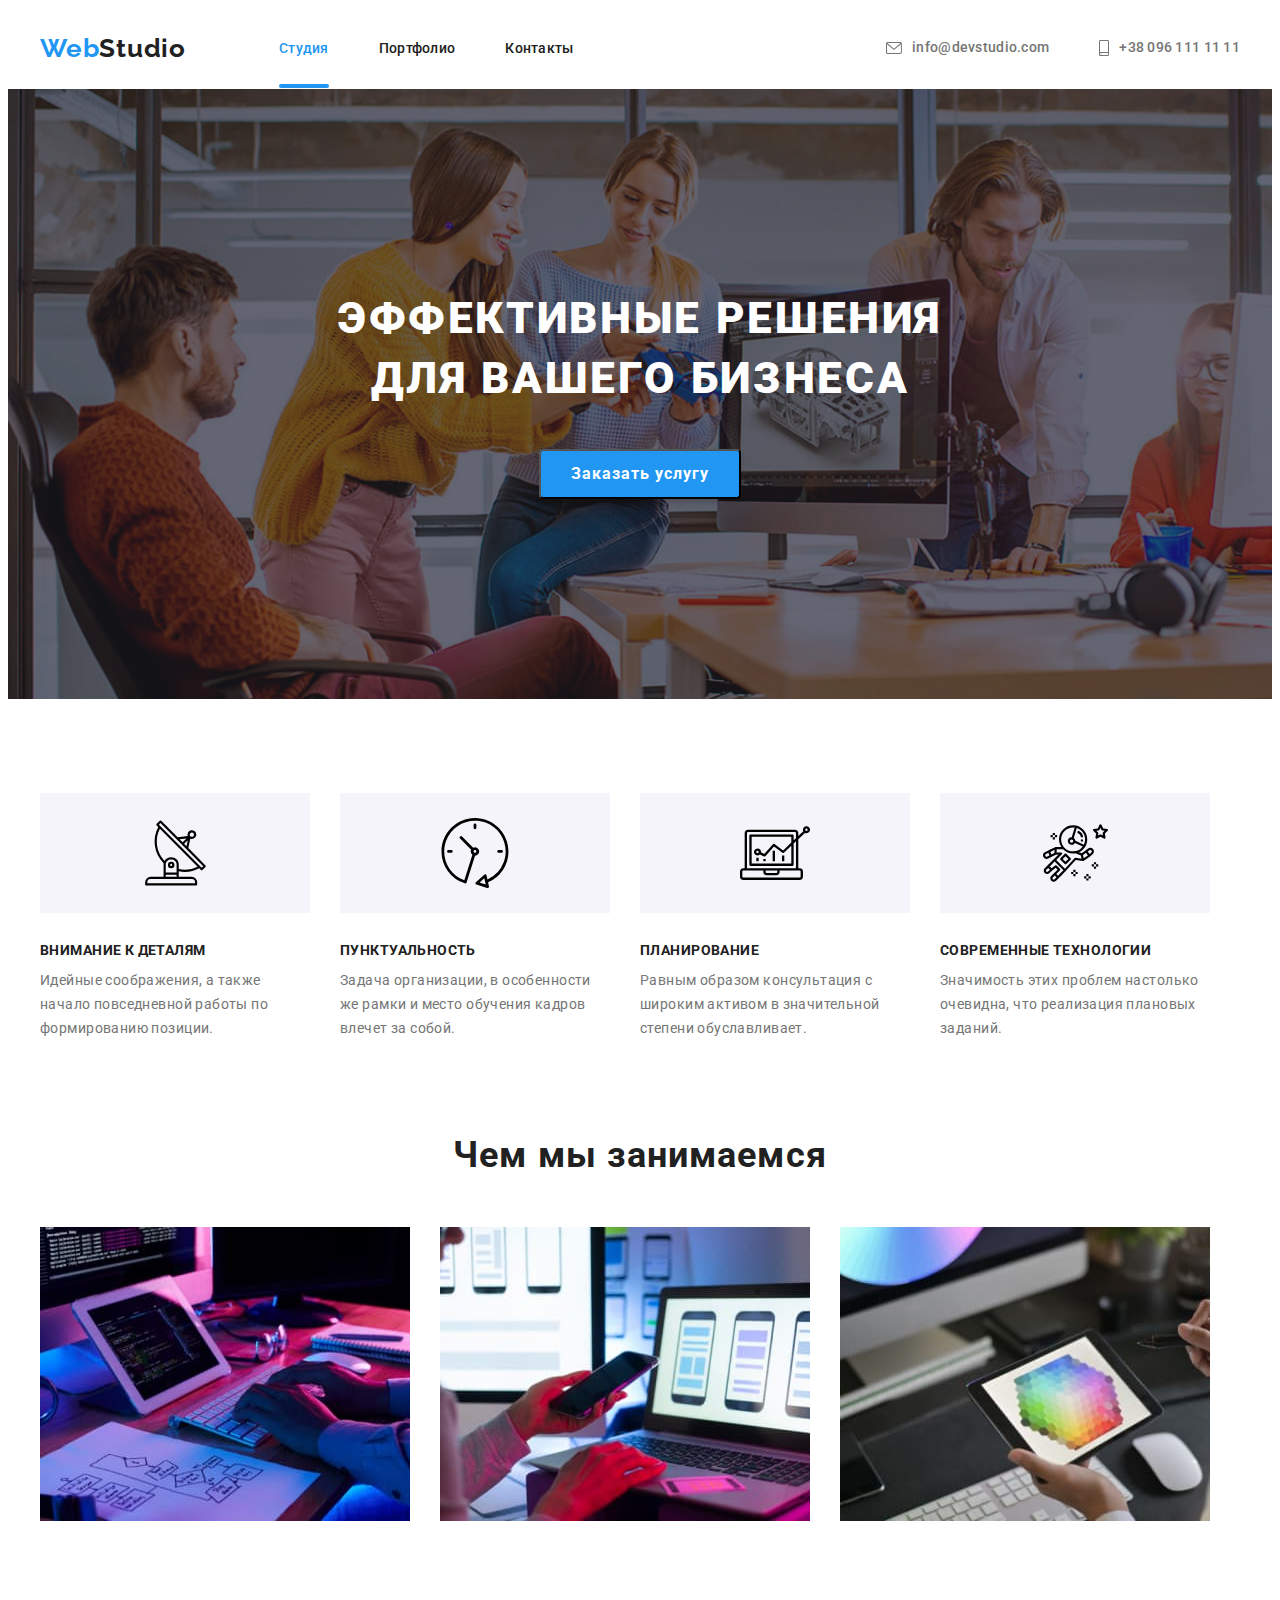
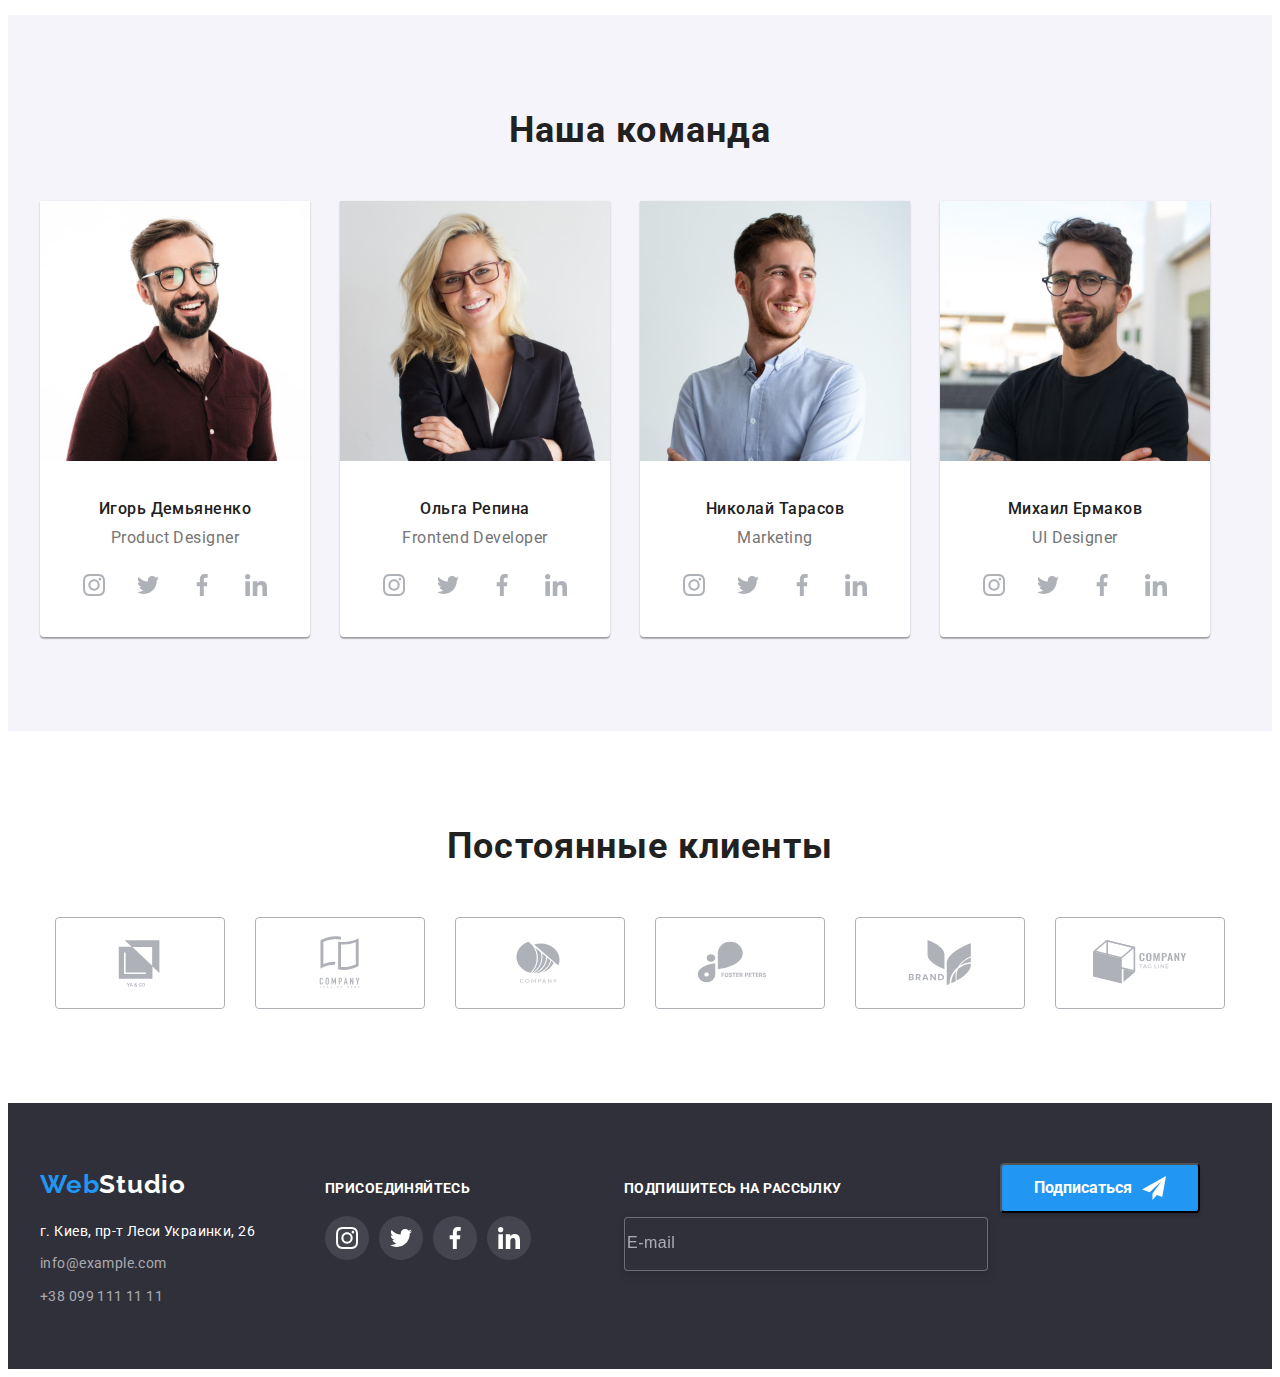
==== index.html @ f2c7fe7b "оформив модалку і секцію в футері" ====
<!DOCTYPE html>
<html lang="ru">
<head>
    <meta charset="UTF-8">
    <meta http-equiv="X-UA-Compatible" content="IE=edge">
    <meta name="viewport" content="width=device-width, initial-scale=1.0">
    <title>Web Studio</title>
    <link rel="preconnect" href="https://fonts.googleapis.com">
    <link rel="preconnect" href="https://fonts.gstatic.com" crossorigin>
    <link href="https://fonts.googleapis.com/css2?family=Raleway:wght@700&family=Roboto:wght@400;500;700;900&display=swap" rel="stylesheet">
    <link rel="stylesheet" href="https://cdnjs.cloudflare.com/ajax/libs/modern-normalize/1.1.0/modern-normalize.min.css" integrity="sha512-wpPYUAdjBVSE4KJnH1VR1HeZfpl1ub8YT/NKx4PuQ5NmX2tKuGu6U/JRp5y+Y8XG2tV+wKQpNHVUX03MfMFn9Q==" crossorigin="anonymous" referrerpolicy="no-referrer" />
    <link rel="stylesheet" href="./css/styles.css">
</head>
<body>
    <header class="header">
        <div class="container  header-container">
        <a href="./index.html" class="link logo"> <span> Web</span>Studio </a>
        <nav class="nav">
            <ul class="nav-list list" >
                <li class="nav-item"><a href="./index.html" class="nav-link link current" >Студия</a></li>
                <li class="nav-item"><a href="./portfolio.html" class="nav-link link">Портфолио</a></li>
                <li class="nav-item"><a href="" class="nav-link link">Контакты</a></li>
            </ul>
        </nav>
        <ul class="contact-nav list" >
            
            <li class="header-contact ">
                <a href="mailto:info@devstudio.com"  class="header-mail  link" >
                    <svg class="header-svg" width="16px" height="12px">
                        <use href="./images/symbol-header.svg#icon-envelope">
                    </svg>
                    info@devstudio.com
                </a>
            </li>
            
            <li class="header-contact">
                <a href="tel:+380961111111" class="header-phone link" >
                    <svg class="header-svg" width="10px" height="16px" >
                        <use href="./images/symbol-header.svg#icon-smartphone"> </use>
                    </svg>
                    +38 096 111 11 11
                </a>
            </li>
        </ul>
        </div>
    </header>
    <main>
        <section class="hero">
            <div class="container ">
                <h1 class="hero-text">Эффективные решения <br /> для вашего бизнеса</h1>
                <button type="button" class="main-button" data-modal-open> Заказать услугу</button>
            </div>
        </section>
        <section class="advantages">
            <div class="container">
            <ul class="list advantages-list">
                <li class="advantages-examples">
                    <div class="title-icon">
                        <svg class="title-icon-svg" width="65px" height="70px" >
                            <use href="./images/symbol-defs.svg#icon-antenna"></use>
                        </svg>
                    </div>
                    <h3 class="title-text">Внимание к деталям</h3>
                    <p class="text-desc">Идейные соображения, а также начало повседневной работы по формированию позиции.</p>
                </li>
                <li class="advantages-examples">
                    <div class="title-icon">
                        <svg class="title-icon-svg" width="70px" height="70px" >
                            <use href="./images/symbol-defs.svg#icon-clock"></use>
                        </svg>
                    </div>
                    <h3 class="title-text">Пунктуальность</h3>
                    <p class="text-desc">Задача организации, в особенности же рамки и место обучения кадров влечет за собой.</p>
                </li>
                <li class="advantages-examples">
                    <div class="title-icon">
                        <svg class="title-icon-svg" width="70px" height="70px" >
                            <use href="./images/symbol-defs.svg#icon-diagram"></use>
                        </svg>
                    </div>
                    <h3 class="title-text">Планирование</h3>
                    <p class="text-desc">Равным образом консультация с широким активом в значительной степени обуславливает.</p>
                </li>
                <li class="advantages-examples">
                    <div class="title-icon">
                        <svg class="title-icon-svg" width="65px" height="70px" >
                            <use href="./images/symbol-defs.svg#icon-astronaut"></use>
                        </svg>
                    </div>
                    <h3 class="title-text">Современные технологии</h3>
                    <p class="text-desc">Значимость этих проблем настолько очевидна, что реализация плановых заданий.</p>
                </li>
            </ul>
        </div>
        </section>
        <section class="our-job">
            <div class="container">
            <h2 class="site-subtitle">Чем мы занимаемся</h2>
            <ul class="list img-list">
                <li class="img-item">
                    <div class="item-wrapper">
                        <img src="./images/img1.jpg" alt="Человек набирает текст" width="370" height="294">
                        <p class="text-wrapper">Десктопные приложения</p>
                    </div>
                </li>
                <li class="img-item">
                    <div class="item-wrapper">
                        <img src="./images/img2.jpg" alt="Человек выбирает макета сайта" width="370" height="294">
                        <p class="text-wrapper">Мобильные приложения</p>
                    </div>
                </li>
                <li class="img-item">
                    <div class="item-wrapper">
                        <img src="./images/img3.jpg" alt="Человек выбирает нужный цвет" width="370" height="294">
                        <p class="text-wrapper">Дизайнерские решения</p>
                    </div>
                </li>
            </ul>
            </div>
        </section>
        <section class="our-team">
            <div class="container">
            <h2 class="site-subtitle">Наша команда</h2>
            <ul class="list team-list">
                <li class="team-icon">
                    <img src="./images/img4.jpg" alt="Участник команды" width="270" height="260">
                    <div class="team-text">
                    <h3 class="team-subtitle">Игорь Демьяненко</h3>
                    <p class="team-desc">Product Designer</p>
                    <ul class="socials list socials-list">
                        <li class="sociasls-item">
                            <a class="socials-link socials-link-instagram" href="">
                                <svg class="socials-icon" width="22px" height="22px">
                                    <use href="./images/symbol-defs.svg#icon-instagram"></use>
                                </svg>
                            </a>
                        </li>
                        <li class="sociasls-item">
                            <a class="socials-link socials-link-twitter" href="">
                                <svg class="socials-icon" width="22px" height="22px">
                                    <use href="./images/symbol-defs.svg#icon-twitter"></use>
                                </svg>
                            </a>
                        </li>
                        <li class="sociasls-item">
                            <a class="socials-link socials-link-facebook" href="">
                                <svg class="socials-icon" width="22px" height="22px">
                                    <use href="./images/symbol-defs.svg#icon-facebook"></use>
                                </svg>
                            </a>
                        </li>
                        <li class="sociasls-item">
                            <a class="socials-link socials-link-linkedin" href="">
                                <svg class="socials-icon" width="22px" height="22px">
                                    <use href="./images/symbol-defs.svg#icon-linkedin"></use>
                                </svg>
                            </a>
                        </li>
                    </ul>
                    </div>
                </li>
                <li class="team-icon">
                    <img src="./images/img5.jpg" alt="Участник команды" width="270" height="260">
                    <div class="team-text">
                    <h3 class="team-subtitle">Ольга Репина</h3>
                    <p class="team-desc">Frontend Developer</p>
                    <ul class="socials list socials-list">
                        <li class="sociasls-item">
                            <a class="socials-link socials-link-instagram" href="">
                                <svg class="socials-icon" width="22px" height="22px">
                                    <use href="./images/symbol-defs.svg#icon-instagram"></use>
                                </svg>
                            </a>
                        </li>
                        <li class="sociasls-item">
                            <a class="socials-link socials-link-twitter" href="">
                                <svg class="socials-icon" width="22px" height="22px">
                                    <use href="./images/symbol-defs.svg#icon-twitter"></use>
                                </svg>
                            </a>
                        </li>
                        <li class="sociasls-item">
                            <a class="socials-link socials-link-facebook" href="">
                                <svg class="socials-icon" width="22px" height="22px">
                                    <use href="./images/symbol-defs.svg#icon-facebook"></use>
                                </svg>
                            </a>
                        </li>
                        <li class="sociasls-item">
                            <a class="socials-link socials-link-linkedin" href="">
                                <svg class="socials-icon" width="22px" height="22px">
                                    <use href="./images/symbol-defs.svg#icon-linkedin"></use>
                                </svg>
                            </a>
                        </li>
                    </ul>
                    </div>
                </li>
                <li class="team-icon">
                    <img src="./images/img6.jpg" alt="Участник команд" width="270" height="260">
                    <div class="team-text">
                    <h3 class="team-subtitle">Николай Тарасов</h3>
                    <p class="team-desc">Marketing</p>
                    <ul class="socials list socials-list">
                        <li class="sociasls-item">
                            <a class="socials-link socials-link-instagram" href="">
                                <svg class="socials-icon" width="22px" height="22px">
                                    <use href="./images/symbol-defs.svg#icon-instagram"></use>
                                </svg>
                            </a>
                        </li>
                        <li class="sociasls-item">
                            <a class="socials-link socials-link-twitter" href="">
                                <svg class="socials-icon" width="22px" height="22px">
                                    <use href="./images/symbol-defs.svg#icon-twitter"></use>
                                </svg>
                            </a>
                        </li>
                        <li class="sociasls-item">
                            <a class="socials-link socials-link-facebook" href="">
                                <svg class="socials-icon" width="22px" height="22px">
                                    <use href="./images/symbol-defs.svg#icon-facebook"></use>
                                </svg>
                            </a>
                        </li>
                        <li class="sociasls-item">
                            <a class="socials-link socials-link-linkedin" href="">
                                <svg class="socials-icon" width="22px" height="22px">
                                    <use href="./images/symbol-defs.svg#icon-linkedin"></use>
                                </svg>
                            </a>
                        </li>
                    </ul>
                    </div>
                </li>
                <li class="team-icon">
                    <img src="./images/img7.jpg" alt="Участник команды" width="270" height="260">
                    <div class="team-text">
                    <h3 class="team-subtitle">Михаил Ермаков</h3>
                    <p class="team-desc">UI Designer</p>
                    <ul class="socials list socials-list">
                        <li class="sociasls-item">
                            <a class="socials-link socials-link-instagram" href="">
                                <svg class="socials-icon" width="22px" height="22px">
                                    <use href="./images/symbol-defs.svg#icon-instagram"></use>
                                </svg>
                            </a>
                        </li>
                        <li class="sociasls-item">
                            <a class="socials-link socials-link-twitter" href="">
                                <svg class="socials-icon" width="22px" height="22px">
                                    <use href="./images/symbol-defs.svg#icon-twitter"></use>
                                </svg>
                            </a>
                        </li>
                        <li class="sociasls-item">
                            <a class="socials-link socials-link-facebook" href="">
                                <svg class="socials-icon" width="22px" height="22px">
                                    <use href="./images/symbol-defs.svg#icon-facebook"></use>
                                </svg>
                            </a>
                        </li>
                        <li class="sociasls-item">
                            <a class="socials-link socials-link-linkedin" href="">
                                <svg class="socials-icon" width="22px" height="22px">
                                    <use href="./images/symbol-defs.svg#icon-linkedin"></use>
                                </svg>
                            </a>
                        </li>
                    </ul>
                    </div>
                </li>
            </ul>
            </div>
        </section>
        <section class="clients">
            <div class="container">
            <h2 class="clients-subtitle">Постоянные клиенты</h2>
            <ul class="list socials client-socials">
                <li class="client-item">
                     <a class="client-link" href="">
                        <svg class="client-icon" width="106px" height="60px">
                            <use href="./images/symbol.svg#icon-Logo"></use>
                        </svg>
                    </a>
                </li>
                <li class="client-item" >
                    <a class="client-link" href="">
                        <svg class="client-icon" width="106px" height="60px" >
                            <use href="./images/symbol.svg#icon-Logo-1"></use>
                        </svg>
                    </a>
                </li>
                <li class="client-item" >
                    <a class="client-link" href="">
                        <svg class="client-icon" width="106px" height="60px">
                            <use href="./images/symbol.svg#icon-Logo-2"></use>
                        </svg>
                    </a>
                </li>
                <li class="client-item" >
                    <a class="client-link" href="">
                        <svg class="client-icon" width="106px" height="60px">
                            <use href="./images/symbol.svg#icon-Logo-3"></use>
                        </svg>
                    </a>
                </li>
                <li class="client-item" >
                    <a class="client-link" href="">
                        <svg class="client-icon" width="106px" height="60px">
                            <use href="./images/symbol.svg#icon-Logo-4"></use>
                        </svg>
                    </a>
                </li>
                <li class="client-item" >
                    <a class="client-link" href="">
                        <svg class="client-icon" width="106px" height="60px">
                            <use href="./images/symbol.svg#icon-Logo-5"></use>
                        </svg>
                    </a>
                </li>
            </ul>
            </div>
        </section>
    </main>

    <footer class="footer">
        <div class="container footer-container">
            <div class="footer-contact">
            <a href="./index.html" class="link logo-footer"> <span class="logo-blue"> Web</span>Studio </a>
        <address>
            <ul class="list">
                <li class="footer-list"><a class="adress-link link" href="https://goo.gl/maps/c3JpCVqyvA2sfu4g9" target="_blank" rel="noopener noreferrer">г. Киев, пр-т Леси Украинки, 26</a></li>
                <li class="footer-list"><a class="contact-footer link" href="mailto:info@example.com">info@example.com</a></li>
                <li class="footer-list"><a class="contact-footer phone link" href="tel:+380991111111">+38 099 111 11 11</a></li>
            </ul>
        </address>
        </div>
        <div class="footer-socials">
        <h3 class="footer-subtitle">Присоединяйтесь</h3>
        <ul class="socials list socials-list-footer">
            <li class="sociasls-item">
                <a class="socials-link-footer socials-link-instagram" href="">
                    <svg class="socials-icon-footer" width="22px" height="22px">
                        <use href="./images/symbol-defs.svg#icon-instagram"></use>
                    </svg>
                </a>
            </li>
            <li class="sociasls-item">
                <a class="socials-link-footer socials-link-twitter" href="">
                    <svg class="socials-icon-footer" width="22px" height="22px">
                        <use href="./images/symbol-defs.svg#icon-twitter"></use>
                    </svg>
                </a>
            </li>
            <li class="sociasls-item">
                <a class="socials-link-footer socials-link-facebook" href="">
                    <svg class="socials-icon-footer" width="22px" height="22px">
                        <use href="./images/symbol-defs.svg#icon-facebook"></use>
                    </svg>
                </a>
            </li>
            <li class="sociasls-item">
                <a class="socials-link-footer socials-link-linkedin" href="">
                    <svg class="socials-icon-footer" width="22px" height="22px">
                        <use href="./images/symbol-defs.svg#icon-linkedin"></use>
                    </svg>
                </a>
            </li>
        </ul>
        </div>
        <div class="mailing-list">
            <p class="mailing-subtile">Подпишитесь на рассылку</p>
            <form>
                <input class="mailing-form" type="email" name="mail" placeholder="E-mail">
            </form>
        </div>
            <button class="mailing-button" type="submit">Подписаться
                <svg class="meiling-icon" width="24px" height="24px">
                    <use href="/images/symbol-modal.svg#icon-icon-send"></use>
                </svg>
            </button>
        
    </footer>
    <div class="backdrop is-hidden" data-modal>
        <div class="modal-wrapper">
            <button class="modal-btn" type="button" data-modal-close>
                <svg width="11px" height="11px">
                    <use href="./images/symbol-modal.svg#icon-Vector-close"></use>
                </svg>
            </button>
            <p class="modal-subtitle">Оставьте свои данные, мы вам перезвоним</p>
            <form class="modal-form">
                <div class="form-field">
                    <label for="name">Имя</label>
                    <span class="modal-span">
                    <input class="form-input" type="text" name="name" id="name">
                    <svg class="modal-icon" width="18px" height="18px">
                        <use href="./images/symbol-modal.svg#icon-person-black"></use>
                    </svg>
                    </span>
                </div>

                <div class="form-field">
                    <label for="tel">Телефон</label>
                    <span class="modal-span">
                    <input class="form-input" type="tel" name="tel" id="tel">
                    <svg class="modal-icon" width="18px" height="18px">
                        <use href="./images/symbol-modal.svg#icon-phone-black"></use>
                    </svg>
                    </span>
                </div>
                
                <div class="form-field">
                    <label for="mail">Почта</label>
                    <span class="modal-span">
                    <input class="form-input" type="email" name="mail" id="mail">
                    <svg class="modal-icon" width="18px" height="18px">
                        <use href="./images/symbol-modal.svg#icon-email-black"></use>
                    </svg>
                    </span>
                </div>

                <div class="form-field">
                    <label for="comment">Комментарий</label>
                    <textarea name="comment" id="comment" rows="10" placeholder="Введите текст"></textarea>
                </div>

                <div class="check-field">
                    <label class="check">
                        <input class="check__input" type="checkbox">
                        <span class="check__box"></span>
                        Соглашаюсь с рассылкой и принимаю <a class="сonditions-link" href="">Условия договора</a> 
                    </label>
                </div>

                <button class="button-submit" type="submit">Отправить</button>
            </form>
        </div>
    </div>
    <script src="./js/modal.js"></script>
</body>
</html>
---- css/styles.css ----
:root {
  --primary-text-color: #212121;
  --title-text-color: #757575;
  --accent-color: #2196f3;
}
body {
  font-family: Roboto, sans-serif;
  font-size: 14px;
  line-height: 1.71;
  letter-spacing: 0.03em;
  color: #212121;
}
textarea{
  resize: none;
}
h1, h2, h3, h4, p{
  margin-top: 0;
  margin-bottom: 0;
}
h1:last-child,
h2:last-child, 
h3:last-child, 
h4:last-child, 
p:last-child{
  margin-bottom: 0;
}
.list {
  padding-left: 0;
  margin-top: 0;
  margin-bottom: 0;
  list-style: none;
}
.link {
  text-decoration: none;
  
}
.container{
  width: 1200px;
  padding-left: 15px;
  padding-right: 15px;
  margin-left: auto;
  margin-right: auto;
}
.header{
  padding-top: 25px ;
  padding-bottom: 25px;

}

.header-contact:not(:last-child){
  margin-right:50px;
}
.header-mail:hover .header-svg,
.header-mail:focus .header-svg{
  fill: var(--accent-color);
}

.header-mail:focus,
.header-mail:hover{
  color: var(--accent-color);
  fill: var(--accent-color);
}
.header-phone:hover,
.header-phone:focus{
  color: var(--accent-color);
}
.header-phone:hover .header-svg,
.header-phone:focus .header-svg{
  fill: var(--accent-color);
}

.header-svg{
  display: flex;
  fill: #757575;
  margin-right: 10px;
  transition: fill 250ms cubic-bezier(0.4, 0, 0.2, 1);
}

.header-container{
  display: flex;
  align-items: center;
}

.logo {
  font-family: Raleway;
  font-weight: bold;
  font-size: 26px;
  line-height: 1.19;
  letter-spacing: 0.03em;
  color:var(--primary-text-color);
  margin-right: 93px;
}
.logo > span {
  color: var(--accent-color);
}


.nav-list .current{
  color: var(--accent-color);
}
.current{
  position: relative;
}
.current::after{
  position: absolute;
  bottom: 0;
  left: 0;
  content:'';
  display: block;
  width: 100%;
  height: 4px;
  background-color: var(--accent-color);
  border-radius: 2px;
 
}
.nav-list{
  display: flex;
  align-items: center;
}
.nav-item:not(:last-child){
margin-right: 50px;
}
.nav-link {
  position: relative;
  font-family: inherit;
  font-weight: 500;
  font-size: 14px;
  line-height: 1.14;
  letter-spacing: 0.02em;
  color: var(--primary-text-color);
  padding-bottom: 32px;
  transition: color 250ms cubic-bezier(0.4, 0, 0.2, 1);
}
.nav-link:hover,
.nav-link:focus {
  color: var(--accent-color);
  fill: var(--accent-color);
}
.contact-nav{
  display: flex;
  margin-left: auto;
  align-items: center;
}
.contact-nav a {
  display: flex;
  align-items: center ;
  font-weight: 500;
  font-size: 14px;
  line-height: 1.14;
  letter-spacing: 0.02em;
  color: var(--title-text-color);
  transition: color 250ms cubic-bezier(0.4, 0, 0.2, 1);
}

/* Hero */
.hero {
  background-color: #2f303a;
  padding-top: 200px;
  padding-bottom: 200px;
  text-align: center;
  background-image:linear-gradient(to right, rgba(47, 48, 58, 0.4), rgba(47, 48, 58, 0.4)), url(../images/hero-bg.jpg);
  background-size: cover;
  background-repeat: no-repeat;
  
}

.hero-text {
  font-weight: 900;
  font-size: 44px;
  line-height: 1.36;
  letter-spacing: 0.06em;
  text-transform: uppercase;
  color: #ffffff;
  margin: 0;
  margin-bottom: 40px;
  
}
.main-button {
  font-family: inherit;
  font-weight: bold;
  font-size: 16px;
  line-height: 1.88;
  display: inline-block;
  text-align: center;
  letter-spacing: 0.06em;
  color: #ffffff;
  cursor: pointer;
  background-color: var(--accent-color);
  box-shadow: 0px 4px 4px rgba(0, 0, 0, 0.15);
  border-radius: 4px;
  padding: 8px 30px;
}
/* Advantages */
.advantages-list{
  display: flex;

}
.advantages{
  padding-top: 94px;
  padding-bottom: 94px;
}
.advantages-examples{
  width: 270px;
}
.advantages-examples:not(:last-child){
  margin-right: 30px;
}
.title-icon{
  display: flex;
  background-color:#F5F4FA;
  width: 270px;
  height: 120px;
  justify-content: center;
  align-items: center;
  margin-bottom: 30px;
}



.title-text {
  font-weight: bold;
  font-size: 14px;
  line-height: 1.14;
  letter-spacing: 0.03em;
  text-transform: uppercase;
  color: var(--primary-text-color);
  margin-bottom: 10px;
}
.text-desc{
  font-size: 14px;
  line-height: 1.71;
  letter-spacing: 0.03em;
  color: var(--title-text-color);
}
.title-text:last-child{
  margin-right: 0;
}
.team-desc:last-child{
  margin-right: 0;
}
.socials{
  display: flex;
  justify-content: center;
}

.sociasls-item:not(:last-child){
  margin-right: 10px;
}
.socials-link{
  display:flex;
  justify-content: center;
  align-items: center;
  width: 44px;
  height: 44px;
  background-color: #fff;
  border-radius: 50%;
  transition: background-color 250ms cubic-bezier(0.4, 0, 0.2, 1);
}
.socials-link:hover,
.socials-link:focus{
  background-color: var(--accent-color);
}
.socials-link:hover .socials-icon,
.socials-link:focus .socials-icon{
  fill: #fff;
}
.socials-icon{
  fill: #AFB1B8;
  transition: fill 250ms cubic-bezier(0.4, 0, 0.2, 1);
}

.our-job{
  padding-bottom: 94px;
}
.img-list {
  display: flex;
}
.img-item{
  display: block;
  position: relative;
  overflow: hidden;
}
.img-item:hover .text-wrapper{
  transform: translateY(0%);
  transition: transform 250ms cubic-bezier(0.4, 0, 0.2, 1);
}

.item-wrapper{
  display: flex;
}
.text-wrapper{
  display: flex;
  align-items: center;
  justify-content: center;
  padding-left: 24px;
  padding-right: 24px;
  width: 100%;
  height: 70px;
  position: absolute;
  bottom: 0;
  left: 0;
  background: rgba(47, 48, 58, 0.8);
  font-weight: 700;
  font-size: 14px;
  line-height: 1.14;
  letter-spacing: 0.03em;
  text-transform: uppercase;
  color: #FFFFFF;
  transform: translateY(100%);
  transition: transform 250ms cubic-bezier(0.4, 0, 0.2, 1);
}

.img-item:not(:last-child){
  margin-right: 30px;
}
.site-subtitle {
  font-weight: bold;
  font-size: 36px;
  line-height: 1.17;
  text-align: center;
  letter-spacing: 0.03em;
  color: var(--primary-text-color);
  margin-bottom: 50px;
}
.our-team{
  background: #F5F4FA;
  padding-top: 94px;
  padding-bottom: 94px;
}
.team-list{
  display: flex;
 
 
}
.team-subtitle {
  font-weight: 500;
  font-size: 16px;
  line-height: 1.19;
  text-align: center;
  letter-spacing: 0.03em;
  color: var(--primary-text-color);
  margin-bottom: 10px;
}
.team-desc {
  font-size: 16px;
  line-height: 1.19;
  text-align: center;
  letter-spacing: 0.03em;
  color: var(--title-text-color);
 margin-bottom: 16px;
}
.team-text{
  padding-top: 30px;
  padding-bottom: 30px;
}
.team-icon{
  background-color: #ffffff;
  box-shadow: 0px 1px 3px rgba(0, 0, 0, 0.12), 0px 1px 1px rgba(0, 0, 0, 0.14), 0px 2px 1px rgba(0, 0, 0, 0.2);
  border-radius: 0px 0px 4px 4px;
  
}
.team-icon:not(:last-child){
  margin-right: 30px;
}
.clients{
  padding-top: 94px;
  padding-bottom: 94px;
}
.clients-subtitle{
  font-weight: 700;
  font-size: 36px;
  line-height: 42px;
  text-align: center;
  letter-spacing: 0.03em;
  color: #212121;
  margin-bottom: 50px;
}
.client-link{
  display:flex;
  justify-content: center;
  align-items: center;
  width: 170px;
  height: 92px;
  background-color: #fff;
  border: 1px solid #AFB1B8;
  box-sizing: border-box;
  border-radius: 4px;
  transition: border 250ms cubic-bezier(0.4, 0, 0.2, 1);
}
.client-link:focus,
.client-link:hover{
  border: 1px solid #2196F3;
}
.client-link:hover .client-icon,
.client-link:focus .client-icon{
  fill: var(--accent-color);
}
.client-item:not(:last-child){
  margin-right: 30px;
}


.client-icon{
  fill:  #AFB1B8;
  transition: fill 250ms cubic-bezier(0.4, 0, 0.2, 1);
}
.client-icon:focus,
.client-icon:hover{
  fill: #2196F3;
}
/* Footer */
.footer {
  display: flex;
  background-color: #2f303a;
  padding-top: 60px;
  padding-bottom: 60px;
}
.socials-link-footer{
  display: flex;
  justify-content: center;
  align-items: center;
  width: 44px;
  height: 44px;
  background-color: rgba(255, 255, 255, 0.1);
  border-radius: 50%;
  transition: background-color 250ms cubic-bezier(0.4, 0, 0.2, 1) ;
}
.socials-icon-footer{
  fill: #fff;
  transition: fill 250ms cubic-bezier(0.4, 0, 0.2, 1) ;
}
.socials-link-footer:hover,
.socials-link-footer:focus{
  background-color: var(--accent-color);
}
.footer-socials{
  margin-left: 70px;
}
.footer-container{
  display: flex;
  align-items: baseline;
}

.socials-list-footer{
  padding-top: 20px;
}
.footer-subtitle{
  font-weight: 700;
  font-size: 14px;
  line-height: 16px;
  letter-spacing: 0.03em;
  text-transform: uppercase;
  color: #FFFFFF;
 
}
.logo-footer {
  font-family: 'Raleway';
  display: inline-block;
  font-weight: bold;
  font-size: 26px;
  line-height: 1.19;
  letter-spacing: 0.03em;
  margin-bottom: 20px;

color: #ffffff;
}
.adress-link {
  font-style: normal;
  font-size: 14px;
  line-height: 1.71;
  letter-spacing: 0.03em;
  color: #ffffff;
  transition: color 250ms cubic-bezier(0.4, 0, 0.2, 1) ;
}
.adress-link:focus,
.adress-link:hover {
  color: var(--accent-color);
}
.contact-footer {
  display: inline-block;
  font-style: normal;
  font-size: 14px;
  line-height: 1.71;
  letter-spacing: 0.03em;
  color: rgba(255, 255, 255, 0.6);
  transition: color 250ms cubic-bezier(0.4, 0, 0.2, 1) ;
}
.footer-list:not(:last-child){
  margin-bottom: 9px;
}

.contact-footer:hover,
.contact-footer:focus {
  color: var(--accent-color);
}
.logo-blue{
  color: var(--accent-color);
  
}






/* Portfolio */
.examples{
  padding-top: 94px;
  padding-bottom: 94px;
}
.button-list{
  display: flex;
  justify-content: center;
  margin-bottom: 54px;
}
.button-list-main{
  padding-top: 94px;
  padding-bottom: 34px;
}
.button-list-items:not(:last-child){
  margin-right:8px;
}
.button-list-items button{
  box-sizing: border-box;
  padding: 6px 22px; 
}
.button-list-items button:hover{
  box-shadow: 0px 3px 1px rgba(0, 0, 0, 0.1), 0px 1px 2px rgba(0, 0, 0, 0.08), 0px 2px 2px rgba(0, 0, 0, 0.12);
}
.button-list-items button:focus{
  box-shadow: 0px 3px 1px rgba(0, 0, 0, 0.1), 0px 1px 2px rgba(0, 0, 0, 0.08), 0px 2px 2px rgba(0, 0, 0, 0.12);
}
.button-list  button {
  font-family: inherit;
  font-weight: 500;
  font-size: 16px;
  line-height: 1.62;
  text-align: center;
  letter-spacing: 0.03em;
  color: var(--primary-text-color);
  background-color: #f5f4fa;
  border-radius: 4px;
  cursor: pointer;
  border-color:#F5F4FA ;
  transition: color 250ms cubic-bezier(0.4, 0, 0.2, 1), background-color 250ms cubic-bezier(0.4, 0, 0.2, 1), box-shadow 250ms cubic-bezier(0.4, 0, 0.2, 1)  ;
}

.button-list button:focus,
.button-list button:hover {
  color: #ffffff;
  background-color: var(--accent-color);
}
.subtitle-examples > li > h3 {
  font-weight: bold;
  font-size: 18px;
  line-height: 2;
  letter-spacing: 0.06em;
  color: var(--primary-text-color);
}
.desc-examples > li > p {
  font-size: 16px;
  line-height: 1.87;
  letter-spacing: 0.03em;
  color: var(--title-text-color);
}
.flex-container{
  display: flex;
  flex-wrap: wrap;
}
.flex-element{
  width: 370px;
  margin-right: 30px;
  margin-bottom: 30px;
}
.flex-link:hover,
.flex-link:focus{
  display: block;
  box-shadow: 0px 1px 1px rgba(0, 0, 0, 0.12), 0px 4px 4px rgba(0, 0, 0, 0.06), 1px 4px 6px rgba(0, 0, 0, 0.16);
  transition: box-shadow 250ms cubic-bezier(0.4, 0, 0.2, 1);
}
.flex-element:nth-child(3n){
  margin-right: 0;
}
.flex-element > h3 {
  padding: 20px 24px 4px 24px;
}
.flex-element > p {
  padding: 0px 24px 20px 24px;
}
.text-flex{
  padding: 20px 24px;
  border-right:1px solid #EEEEEE;
  border-bottom:1px solid #EEEEEE;
  border-left:1px solid #EEEEEE;  
}
.text-flex > h3{
  font-weight: 700;
  font-size: 18px;
  line-height: 36px;
  letter-spacing: 0.06em;
  color: #212121;
}
.text-flex > p {
  color: #757575;
  font-weight: 400;
  font-size: 16px;
  line-height: 30px;
  letter-spacing: 0.03em;
}
.mailing-list{
  margin-left: 93px;
}
.mailing-list input::placeholder{
  font-weight: 400;
  font-size: 16px;
  line-height: 1.25;
  letter-spacing: 0.03em;
  color: rgba(255, 255, 255, 0.6);
}
.mailing-subtile{
  font-family: 'Roboto';
  font-weight: 700;
  font-size: 14px;
  line-height: 1.14;
  letter-spacing: 0.03em;
  text-transform: uppercase;
  color: #FFFFFF;
  margin-bottom: 20px;
}
.mailing-form{
  width: 358px;
  height: 50px;
  border: 1px solid rgba(255, 255, 255, 0.3);
  filter: drop-shadow(0px 4px 4px rgba(0, 0, 0, 0.15));
  border-radius: 4px;
  background: #2F303A;
}
.mailing-button{
  display: flex;
  align-items: center;
  justify-content: center;
  margin-left: 12px;
  
  width: 200px;
  height: 50px;
  background: #2196F3;
  box-shadow: 0px 4px 4px rgba(0, 0, 0, 0.15);
  border-radius: 4px;
  font-family: 'Roboto';
  font-weight: 700;
  font-size: 16px;
  line-height: 1.88;
  color: #fff;
}
.meiling-icon{
  fill: #fff;
  margin-left: 10px;
}
/* Modal window */
.backdrop{
  position: fixed;
  width: 100vw;
  height: 100vh;
  top: 0;
  left: 50%;
  transform: translateX(-50%);
  background: rgba(0, 0, 0, 0.2);
  transition: opacity 250ms ease-in, vicibility 250ms ease-in;
  opacity: 1;
  visibility: visible;
  pointer-events: initial;
}
.element-wrapper{
  position: relative;
  overflow: hidden;
}
.team-descr{
  display: flex;
  align-items: center;
  justify-content: center;
  padding-left: 24px;
  padding-right: 24px;
  width: 100%;
  height: 100%;
  position: absolute;
  bottom: 0;
  left: 0;
  color: white ;
  background: rgba(33, 150, 243, 0.9);
  font-weight: 400;
  font-size: 18px;
  line-height: 1.56;
  letter-spacing: 0.03em;
  transform: translateY(100%);
  transition: transform 250ms cubic-bezier(0.4, 0, 0.2, 1);
}
.flex-link:hover .team-descr{
  transform: translateY(0%);
  transition: transform 250ms cubic-bezier(0.4, 0, 0.2, 1);
}
.flex-link:focus .team-descr{
  transform: translateY(0%);
  transition: transform 250ms cubic-bezier(0.4, 0, 0.2, 1);
}

.modal-wrapper{
  position: absolute;
  top: 50%;
  left: 50%;
  transform: translate(-50%, -50%);
  width: 528px;
  height: 581px;
  background-color: #fff;
  padding-left: 40px;
  padding-top: 40px;
  padding-right: 40px;
 
  box-shadow: 0px 1px 3px rgba(0, 0, 0, 0.12), 0px 1px 1px rgba(0, 0, 0, 0.14), 0px 2px 1px rgba(0, 0, 0, 0.2);
  border-radius: 4px;
}
.backdrop.is-hidden{
  opacity: 0;
  visibility: hidden;
  pointer-events: none;
}
.modal-btn{
  display: flex;
  position: absolute;
  width: 30px;
  height: 30px;
  top: 8px;
  right: 8px;
  border-radius: 50%;
  cursor: pointer;
  border: 1px solid rgba(0, 0, 0, 0.1);
  box-shadow: 0px 4px 4px rgba(0, 0, 0, 0.15);
  background: #fff;
  justify-content: center;
  align-items: center;
  transition: fill 250ms cubic-bezier(0.4, 0, 0.2, 1);
}
.modal-btn:hover{
  fill: var(--accent-color);

}
.modal-subtitle{
  font-weight: 700;
  font-size: 20px;
  line-height: 1.15;
  text-align: center;
  letter-spacing: 0.03em;
  color: #212121;
  margin-bottom: 12px;
}
.form-field{
  display: flex;
  flex-direction: column;
  
}
.form-field input{
  height: 40px;
  width: 448px;
  border: 1px solid rgba(33, 33, 33, 0.2);
  border-radius: 4px;
  margin-bottom: 10px;
  padding-left: 42px;
}
.form-field textarea{
  border: 1px solid rgba(33, 33, 33, 0.2);
  border-radius: 4px;
  margin-bottom: 20px;
  height: 120px;
  padding: 12px 16px;
}
.form-field label{
  font-weight: 400;
  font-size: 12px;
  line-height: 1.16;
  letter-spacing: 0.01em;
  color: #757575;
  margin-bottom: 4px;
}
.form-policy{
  display: flex;
  margin-bottom: 40px;
  justify-content: center; 
  align-items: center;
  font-weight: 400;
  font-size: 14px;
  line-height: 1.71;
  letter-spacing: 0.03em;
  color: #757575;
}
.policy-link{
  color: var(--accent-color);
  font-weight: 400;
  font-size: 14px;
  line-height: 1.71;
  letter-spacing: 0.03em;

}

  

.button-submit{
  display: block;
  width: 200px;
  height: 50px;
  background-color: #188CE8;
  box-shadow: 0px 4px 4px rgba(0, 0, 0, 0.15);
  border-radius: 4px;
  color: #fff;
  font-weight: 700;
  font-size: 16px;
  line-height: 1.87;
  letter-spacing: 0.06em;
  cursor: pointer;
  margin-top: 30px;
  margin-left: auto;
  margin-right: auto;
}
.form-field input::placeholder{
  font-weight: 400;
  font-size: 14px;
  line-height: 1.14;
  letter-spacing: 0.01em;
  color:  rgba(117, 117, 117, 0.5);
}
.modal-icon{
  position: absolute;
  left: 0;
  top: 0;
  transform: translateX(50%);
  transform: translateY(50%);
  margin-left: 15px;
}
.modal-span{
  position: relative;
}
.modal-span:focus-within > .modal-icon{
  border-color: #2196F3;
  fill: var(--accent-color);
}
.form-field:hover{
  color: var(--accent-color);
  fill: #2196f3;
  border-color: #2196f3;
}
.check{
  display: flex;
  align-items: center;
  padding-left: 2em;
  font-weight: 400;
  font-size: 14px;
  line-height: 1.71;
  letter-spacing: 0.03em;
  color: #757575;
  margin-left: auto;
  margin-right: auto;
  
}
.check__input{
  position: absolute;
  appearance: none;
  -webkit-appearance: none;
  -moz-appearance: none;
}
.check__box{
  position: absolute;
  
  margin-left: -2em;
  width: 16px;
  height: 16px;
  background-image: url(../images/box.svg);
  background-repeat: no-repeat;

}
.check__input:checked + .check__box{
  width: 16px;
  height: 16px;
  background-image: url(/images/icon__check.svg);
  background-repeat: no-repeat;
}
.сonditions-link{
  
  color: var(--accent-color);
  
}
input:hover,
input:focus{
  border: 1px solid #2196F3;
  transition: border 250ms cubic-bezier(0.4, 0, 0.2, 1) ;
}

textarea:hover{
    border: 1px solid #2196F3;
    transition: border 250ms cubic-bezier(0.4, 0, 0.2, 1) ;
  
}
input:focus-visible{
  outline: none ;
}
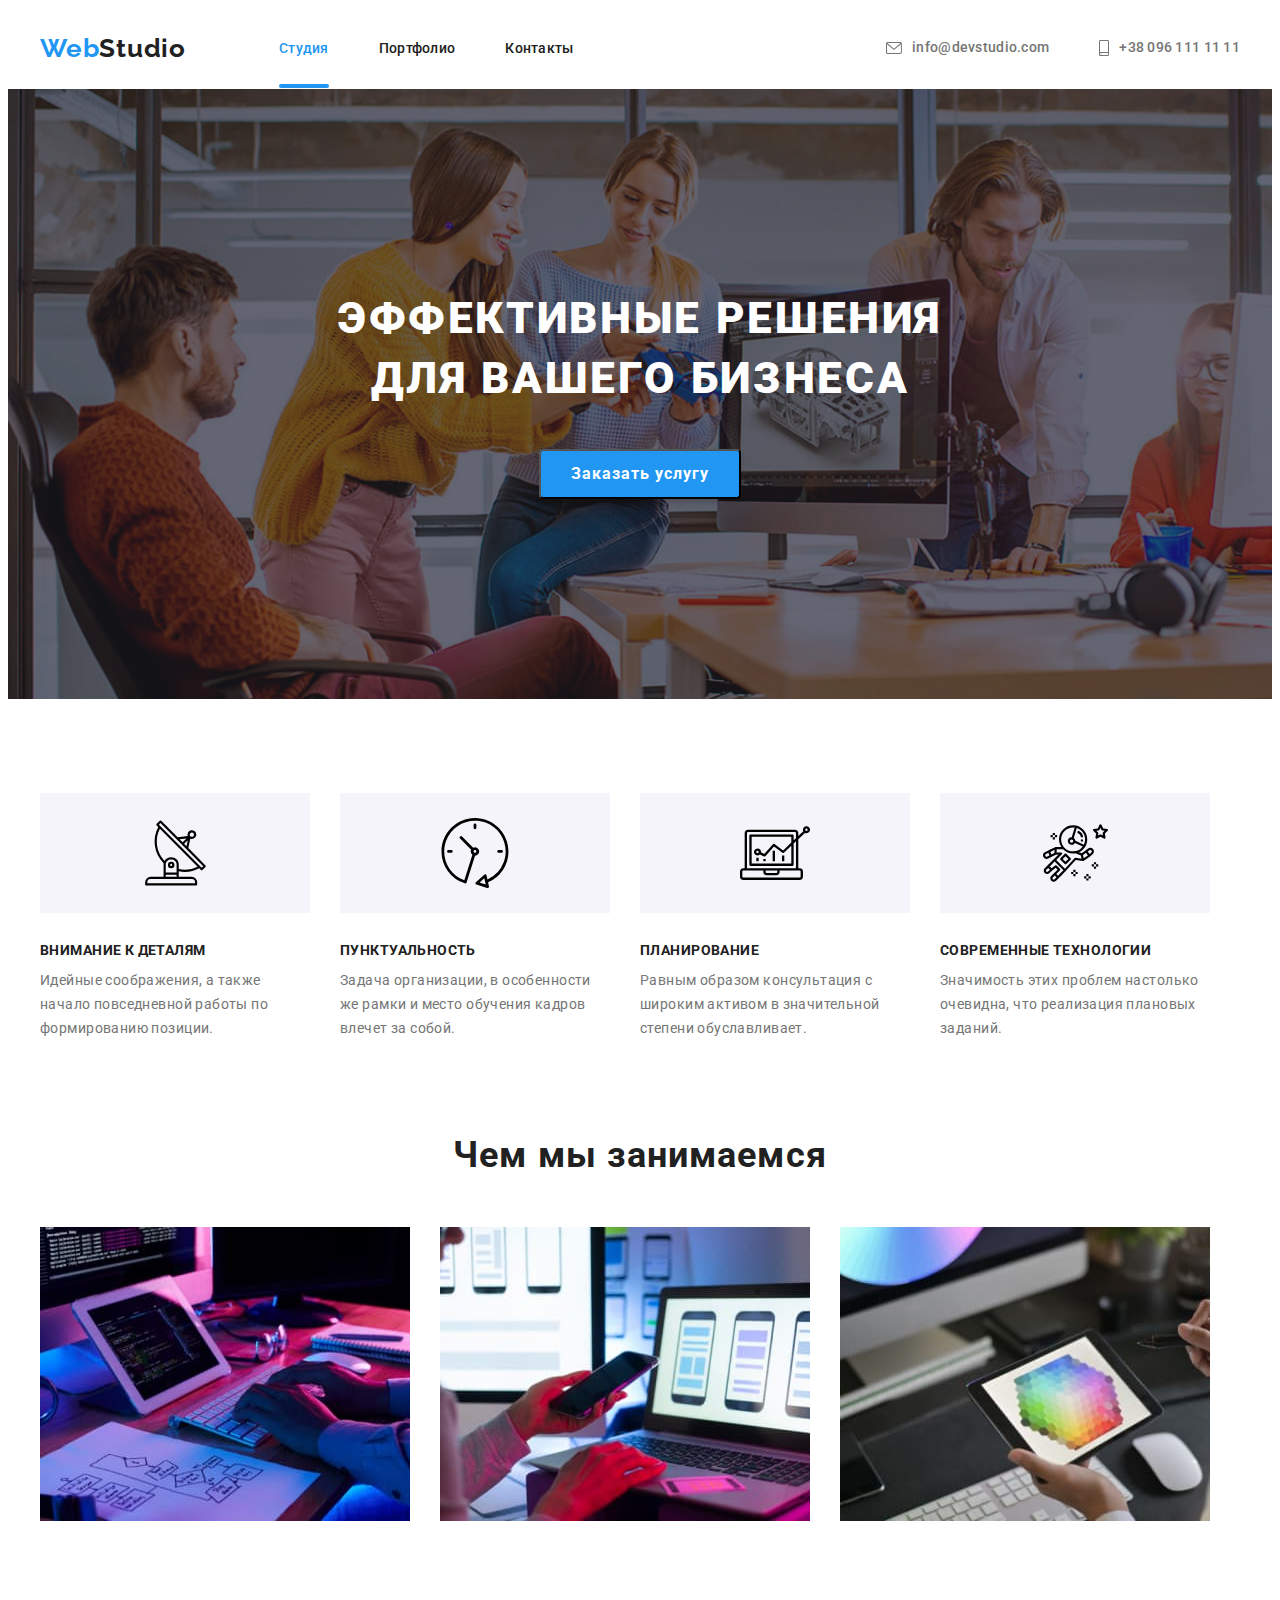
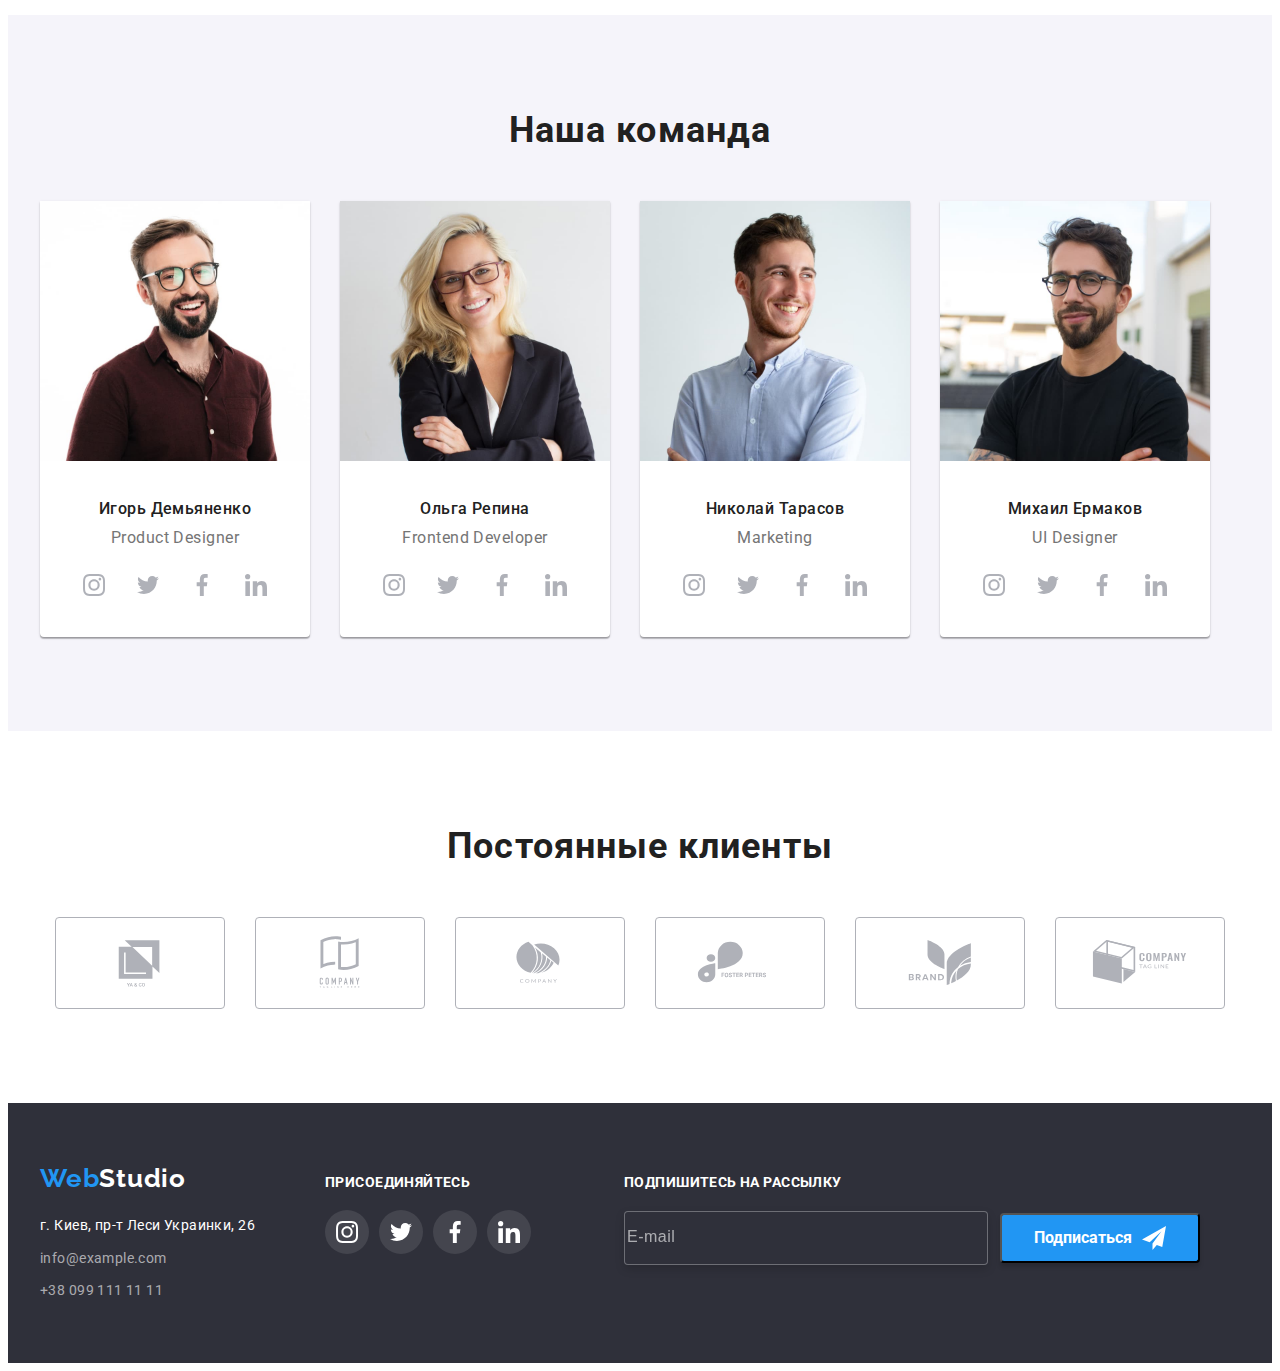
==== commit ec032ab5: "виправив помилки" ====
--- a/index.html
+++ b/index.html
@@ -27,7 +27,7 @@
             <li class="header-contact ">
                 <a href="mailto:info@devstudio.com"  class="header-mail  link" >
                     <svg class="header-svg" width="16px" height="12px">
-                        <use href="./images/symbol-header.svg#icon-envelope">
+                        <use href="./images/symbol-header.svg#icon-envelope"></use>
                     </svg>
                     info@devstudio.com
                 </a>
@@ -336,6 +336,7 @@
             </ul>
         </address>
         </div>
+    
         <div class="footer-socials">
         <h3 class="footer-subtitle">Присоединяйтесь</h3>
         <ul class="socials list socials-list-footer">
@@ -373,14 +374,13 @@
             <p class="mailing-subtile">Подпишитесь на рассылку</p>
             <form>
                 <input class="mailing-form" type="email" name="mail" placeholder="E-mail">
+                <button class="mailing-button" type="submit">Подписаться
+                    <svg class="meiling-icon" width="24px" height="24px">
+                        <use href="./images/symbol-modal.svg#icon-icon-send"></use>
+                    </svg>
+                </button>
             </form>
-        </div>
-            <button class="mailing-button" type="submit">Подписаться
-                <svg class="meiling-icon" width="24px" height="24px">
-                    <use href="/images/symbol-modal.svg#icon-icon-send"></use>
-                </svg>
-            </button>
-        
+        </div>   
     </footer>
     <div class="backdrop is-hidden" data-modal>
         <div class="modal-wrapper">
--- a/css/styles.css
+++ b/css/styles.css
@@ -656,6 +656,10 @@
   fill: #fff;
   margin-left: 10px;
 }
+.mailing-list form{
+  display: flex;
+  align-items: center;
+}
 /* Modal window */
 .backdrop{
   position: fixed;
@@ -739,7 +743,8 @@
   align-items: center;
   transition: fill 250ms cubic-bezier(0.4, 0, 0.2, 1);
 }
-.modal-btn:hover{
+.modal-btn:hover,
+.modal-btn:focus{
   fill: var(--accent-color);
 
 }
@@ -755,14 +760,14 @@
 .form-field{
   display: flex;
   flex-direction: column;
-  
+  margin-bottom: 10px;
 }
 .form-field input{
   height: 40px;
   width: 448px;
   border: 1px solid rgba(33, 33, 33, 0.2);
   border-radius: 4px;
-  margin-bottom: 10px;
+  
   padding-left: 42px;
 }
 .form-field textarea{
@@ -878,8 +883,11 @@
 .check__input:checked + .check__box{
   width: 16px;
   height: 16px;
-  background-image: url(/images/icon__check.svg);
+  background-image: url(../images/icon__check.svg);
   background-repeat: no-repeat;
+}
+.check__input:focus + .check__box{
+  border-color: var(--accent-color);
 }
 .сonditions-link{
   
@@ -892,7 +900,8 @@
   transition: border 250ms cubic-bezier(0.4, 0, 0.2, 1) ;
 }
 
-textarea:hover{
+textarea:hover,
+textarea:focus{
     border: 1px solid #2196F3;
     transition: border 250ms cubic-bezier(0.4, 0, 0.2, 1) ;
   
@@ -900,3 +909,6 @@
 input:focus-visible{
   outline: none ;
 }
+textarea:focus-visible{
+  outline: none ;
+}
